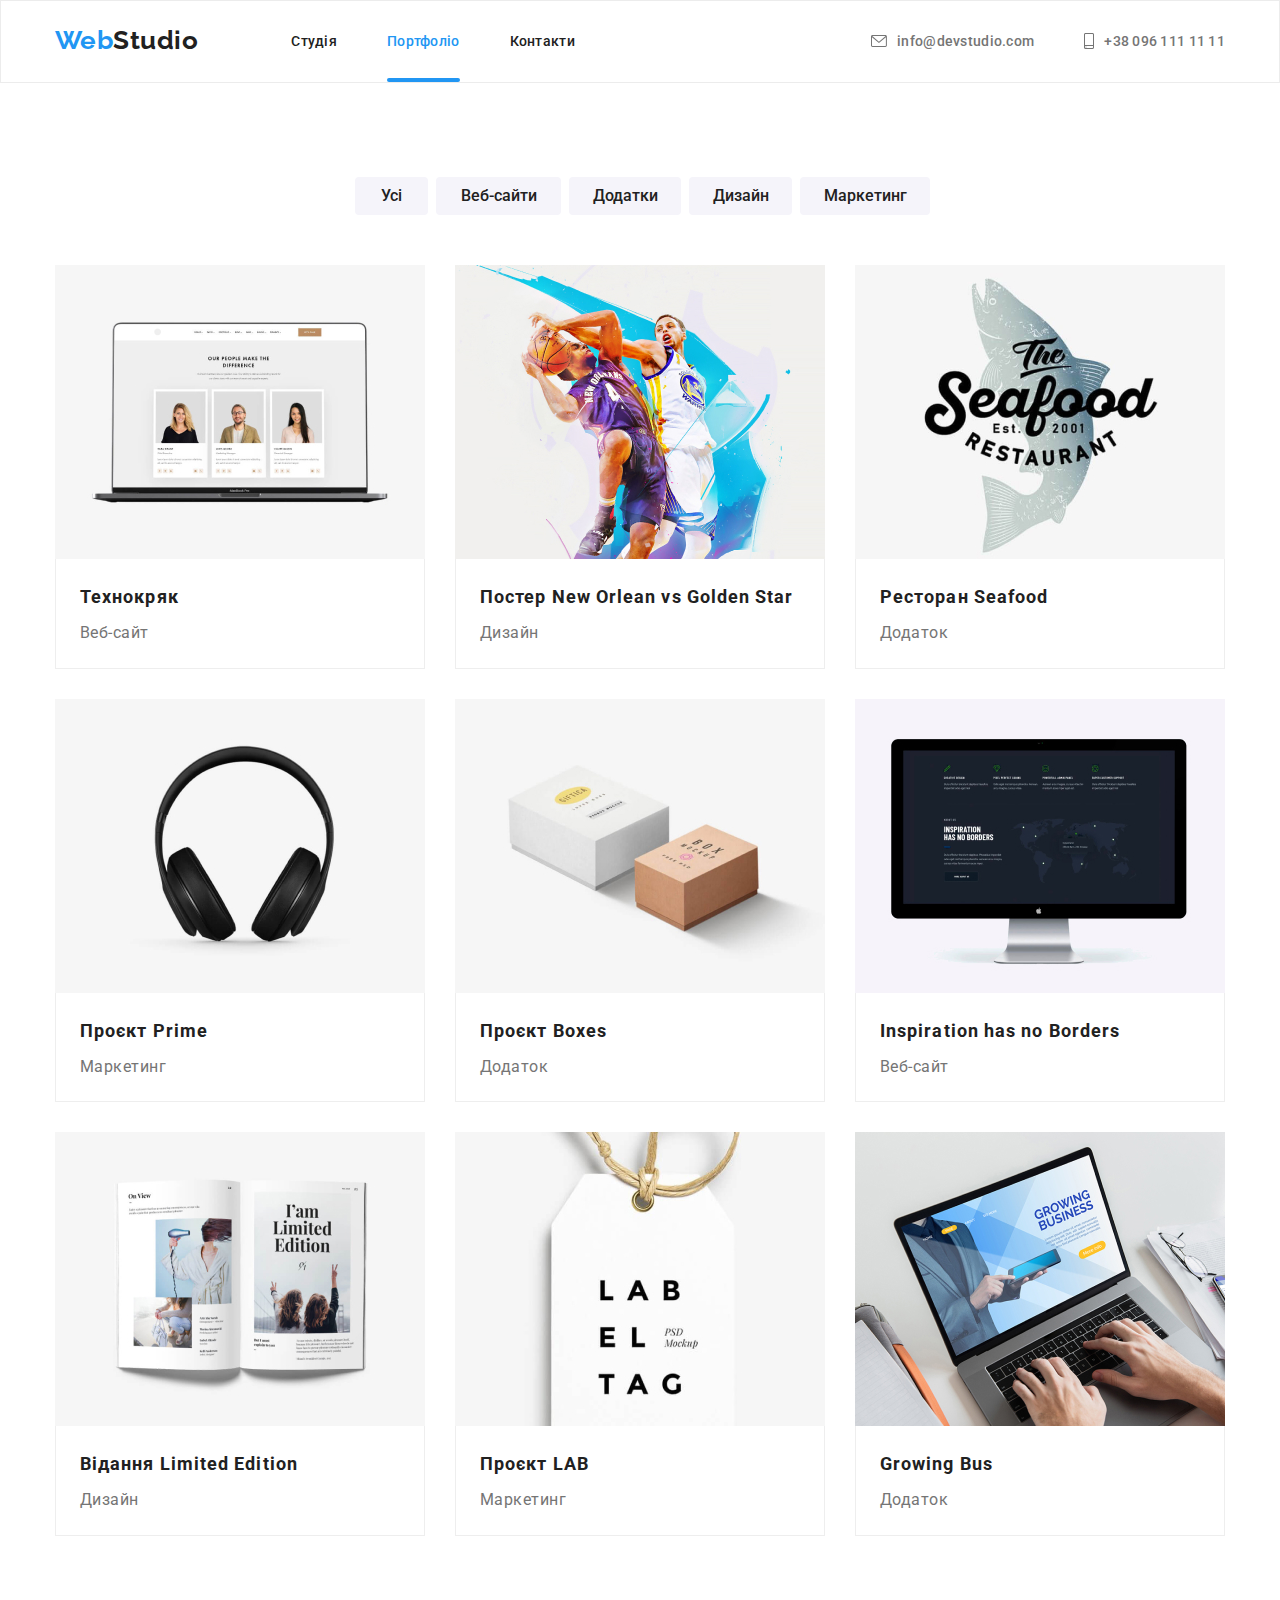
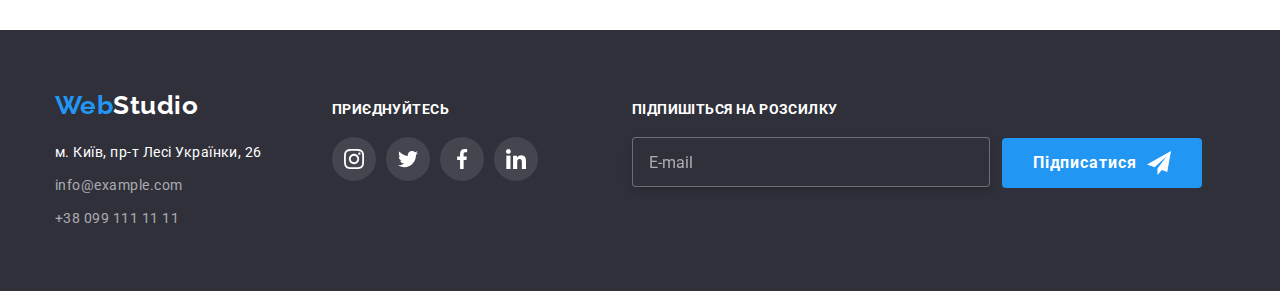
==== portfolio.html @ c9e4202c "Initial commit" ====
<!DOCTYPE html>
<html lang="uk">
  <head>
    <meta charset="UTF-8" />
    <meta http-equiv="X-UA-Compatible" content="IE=edge" />
    <meta name="viewport" content="width=device-width, initial-scale=1.0" />
    <title>Document</title>
    <!-- Normalize -->
    <link
      rel="stylesheet"
      href="https://cdn.jsdelivr.net/npm/modern-normalize@1.1.0/modern-normalize.min.css"
    />
    <!-- Fonts -->
    <link
      href="https://fonts.googleapis.com/css2?family=Raleway:wght@700&family=Roboto:wght@400;500;700;900&display=swap"
      rel="stylesheet"
    />
    <!-- Styles -->
    <link rel="stylesheet" href="./css/styles.css" />
  </head>
  <body>
    <!-- Header section -->
    <header class="header">
      <div class="container">
        <div class="header-contact">
          <nav class="header-nav">
            <a class="header-logo" href="./portfolio.html"
              ><span class="header-web">Web</span>Studio</a
            >

            <ul class="site-nav list">
              <li class="header-item">
                <a class="header-nav-link" href="./index.html">Студія</a>
              </li>
              <li class="header-item">
                <a class="header-nav-link current">Портфоліо</a>
              </li>
              <li class="header-item">
                <a class="header-nav-link" href="">Контакти</a>
              </li>
            </ul>
          </nav>

          <ul class="auth-nav list">
            <li class="header-item">
              <a href="mailto:info@devstudio.com" class="header-mail-link link">
                <svg class="header-mail-icon" width="16" height="12">
                  <use href="./images/symbol-defs.svg#icon-envelope"></use>
                </svg>
                info@devstudio.com</a
              >
            </li>
            <li class="header-item">
              <a href="tel:+380961111111" class="header-mail-link link">
                <svg class="header-mail-icon" width="10" height="16">
                  <use href="./images/symbol-defs.svg#icon-smartphone"></use>
                </svg>
                +38 096 111 11 11
              </a>
            </li>
          </ul>
        </div>
      </div>
    </header>
    <main>
      <!-- Hero section -->
      <section class="hero-portfolio section">
        <div class="container">
          <h1 class="visually-hidden">Портфоліо</h1>
          <div class="button-portfolio-container">
            <ul class="button-portfolio list">
              <li class="portfolio-controls-btn">
                <button type="button" class="button-portfolio-item btn-all">Усі</button>
              </li>
              <li class="portfolio-controls-btn">
                <button type="button" class="button-portfolio-item btn-web">Веб-сайти</button>
              </li>
              <li class="portfolio-controls-btn">
                <button type="button" class="button-portfolio-item btn-apps">Додатки</button>
              </li>
              <li class="portfolio-controls-btn">
                <button type="button" class="button-portfolio-item btn-design">Дизайн</button>
              </li>
              <li class="portfolio-controls-btn">
                <button type="button" class="button-portfolio-item btn-marketing">Маркетинг</button>
              </li>
            </ul>
          </div>

          <ul class="projects list">
            <li class="project-items">
              <a class="project-link" href="">
                <img
                  class="img-project"
                  src="images/img-project-1.jpeg"
                  alt="веб-сайт"
                  width="370"
                />
                <div class="overlay">
                  <div class="overlay-text">
                    Ресурс пропонує комплексні пропозиції з різним рівнем функціоналу та сервісів.
                    Все це дозволить відвідувачу отримати вичерпні відомості про компанію чи
                    приватну особу.
                  </div>
                </div>

                <div class="projects-litle-text-group">
                  <div class="projects-litle-text">
                    <h2 class="projects-litle">Технокряк</h2>
                    <p class="projects-text">Веб-сайт</p>
                  </div>
                </div>
              </a>
            </li>

            <li class="project-items">
              <a class="project-link" href="">
                <img class="img-project" src="images/img-project-2.jpeg" alt="дизайн" width="370" />
                <div class="overlay">
                  <div class="overlay-text">
                    Ресурс пропонує комплексні пропозиції з різним рівнем функціоналу та сервісів.
                    Все це дозволить відвідувачу отримати вичерпні відомості про компанію чи
                    приватну особу.
                  </div>
                </div>
                <div class="projects-litle-text-group">
                  <div class="projects-litle-text">
                    <h2 class="projects-litle">Постер New Orlean vs Golden Star</h2>
                    <p class="projects-text">Дизайн</p>
                  </div>
                </div>
              </a>
            </li>

            <li class="project-items">
              <a class="project-link" href="">
                <img
                  class="img-project"
                  src="images/img-project-3.jpeg"
                  alt="додаток"
                  width="370"
                />
                <div class="overlay">
                  <div class="overlay-text">
                    Ресурс пропонує комплексні пропозиції з різним рівнем функціоналу та сервісів.
                    Все це дозволить відвідувачу отримати вичерпні відомості про компанію чи
                    приватну особу.
                  </div>
                </div>
                <div class="projects-litle-text-group">
                  <div class="projects-litle-text">
                    <h2 class="projects-litle">Ресторан Seafood</h2>
                    <p class="projects-text">Додаток</p>
                  </div>
                </div>
              </a>
            </li>

            <li class="project-items">
              <a class="project-link" href="">
                <img
                  class="img-project"
                  src="images/img-project-4.jpeg"
                  alt="маркетинг"
                  width="370"
                />
                <div class="overlay">
                  <div class="overlay-text">
                    Ресурс пропонує комплексні пропозиції з різним рівнем функціоналу та сервісів.
                    Все це дозволить відвідувачу отримати вичерпні відомості про компанію чи
                    приватну особу.
                  </div>
                </div>
                <div class="projects-litle-text-group">
                  <div class="projects-litle-text">
                    <h2 class="projects-litle">Проєкт Prime</h2>
                    <p class="projects-text">Маркетинг</p>
                  </div>
                </div>
              </a>
            </li>

            <li class="project-items">
              <a class="project-link" href="">
                <img
                  class="img-project"
                  src="images/img-project-5.jpeg"
                  alt="додаток"
                  width="370"
                />
                <div class="overlay">
                  <div class="overlay-text">
                    Ресурс пропонує комплексні пропозиції з різним рівнем функціоналу та сервісів.
                    Все це дозволить відвідувачу отримати вичерпні відомості про компанію чи
                    приватну особу.
                  </div>
                </div>
                <div class="projects-litle-text-group">
                  <div class="projects-litle-text">
                    <h2 class="projects-litle">Проєкт Boxes</h2>
                    <p class="projects-text">Додаток</p>
                  </div>
                </div>
              </a>
            </li>

            <li class="project-items">
              <a class="project-link" href="">
                <img
                  class="img-project"
                  src="images/img-project-6.jpeg"
                  alt="веб-сайт"
                  width="370"
                />
                <div class="overlay">
                  <div class="overlay-text">
                    Ресурс пропонує комплексні пропозиції з різним рівнем функціоналу та сервісів.
                    Все це дозволить відвідувачу отримати вичерпні відомості про компанію чи
                    приватну особу.
                  </div>
                </div>
                <div class="projects-litle-text-group">
                  <div class="projects-litle-text">
                    <h2 class="projects-litle">Inspiration has no Borders</h2>
                    <p class="projects-text">Веб-сайт</p>
                  </div>
                </div>
              </a>
            </li>

            <li class="project-items">
              <a class="project-link" href="">
                <img class="img-project" src="images/img-project-7.jpeg" alt="дизайн" width="370" />
                <div class="overlay">
                  <div class="overlay-text">
                    Ресурс пропонує комплексні пропозиції з різним рівнем функціоналу та сервісів.
                    Все це дозволить відвідувачу отримати вичерпні відомості про компанію чи
                    приватну особу.
                  </div>
                </div>
                <div class="projects-litle-text-group">
                  <div class="projects-litle-text">
                    <h2 class="projects-litle">Відання Limited Edition</h2>
                    <p class="projects-text">Дизайн</p>
                  </div>
                </div>
              </a>
            </li>

            <li class="project-items">
              <a class="project-link" href="">
                <img
                  class="img-project"
                  src="images/img-project-8.jpeg"
                  alt="маркетинг"
                  width="370"
                />
                <div class="overlay">
                  <div class="overlay-text">
                    Ресурс пропонує комплексні пропозиції з різним рівнем функціоналу та сервісів.
                    Все це дозволить відвідувачу отримати вичерпні відомості про компанію чи
                    приватну особу.
                  </div>
                </div>
                <div class="projects-litle-text-group">
                  <div class="projects-litle-text">
                    <h2 class="projects-litle">Проєкт LAB</h2>
                    <p class="projects-text">Маркетинг</p>
                  </div>
                </div>
              </a>
            </li>

            <li class="project-items">
              <a class="project-link" href="">
                <img
                  class="img-project"
                  src="images/img-project-9.jpeg"
                  alt="додаток-9"
                  width="370"
                />
                <div class="overlay">
                  <div class="overlay-text">
                    Ресурс пропонує комплексні пропозиції з різним рівнем функціоналу та сервісів.
                    Все це дозволить відвідувачу отримати вичерпні відомості про компанію чи
                    приватну особу.
                  </div>
                </div>
                <div class="projects-litle-text-group">
                  <div class="projects-litle-text">
                    <h2 class="projects-litle">Growing Bus</h2>
                    <p class="projects-text">Додаток</p>
                  </div>
                </div>
              </a>
            </li>
          </ul>
        </div>
      </section>
    </main>
    <!-- Footer -->
    <footer class="footer">
      <div class="container footer-container">
        <div class="footer-contacts-group">
          <a href="./index.html" class="footer-logo"><span class="footer-web">Web</span>Studio</a>
          <address class="footer-contacts">
            <ul class="footer-contacts-list list">
              <li class="footer-item">
                <a
                  class="footer-link current"
                  href="https://goo.gl/maps/FvV4dFCjNQffo44w8"
                  target="_blank"
                  rel="noreferrer noopener"
                  >м. Київ, пр-т Лесі Українки, 26</a
                >
              </li>
              <li class="footer-item">
                <a class="footer-link" href="mailto:info@example.com">info@example.com</a>
              </li>
              <li class="footer-item">
                <a class="footer-link" href="tel:+380991111111">+38 099 111 11 11</a>
              </li>
            </ul>
          </address>
        </div>
        <div class="footer-socials">
          <p class="footer-socials-title">приєднуйтесь</p>
          <ul class="footer-socials-list">
            <li class="footer-socials-item">
              <a
                class="footer-socials-link"
                href="https://www.instagram.com/"
                target="_blank"
                rel="noreferrer noopener"
              >
                <svg class="footer-social-icon" width="20" height="20">
                  <use href="images/symbol-defs.svg#icon-instagram"></use>
                </svg>
              </a>
            </li>
            <li class="socials-item">
              <a
                class="footer-socials-link"
                href="https://twitter.com/?lang=ru"
                target="_blank"
                rel="noreferrer noopener"
              >
                <svg class="footer-social-icon" width="20" height="20">
                  <use href="images/symbol-defs.svg#icon-twitter"></use>
                </svg>
              </a>
            </li>
            <li class="socials-item">
              <a
                class="footer-socials-link"
                href="https://uk-ua.facebook.com/"
                target="_blank"
                rel="noreferrer noopener"
              >
                <svg class="footer-social-icon" width="20" height="20">
                  <use href="images/symbol-defs.svg#icon-facebook"></use>
                </svg>
              </a>
            </li>
            <li class="socials-item">
              <a
                class="footer-socials-link"
                href="https://ua.linkedin.com/"
                target="_blank"
                rel="noreferrer noopener"
              >
                <svg class="footer-social-icon" width="20" height="20">
                  <use href="images/symbol-defs.svg#icon-linkedin"></use>
                </svg>
              </a>
            </li>
          </ul>
        </div>
         <div class="subscription-form">
          <p class="subscription-form-title">Підпишіться на розсилку</p>
          <form class="subscription-form-group" name="subscribe_to_the_newsletter">
            <label class="subscription-form-label" for="subscription_email"></label>
            <input
              class="subscription-form-field"
              type="email"
              name="email"
              id="subscription_email"
              placeholder="E-mail"
            />

            <button class="subscription-form-btn" type="submit">
              Підписатися
              <svg class="subscription-form-btn-icon" width="24" height="24">
                <use href="./images/symbol-defs.svg#icon-icon-send"></use>
              </svg>
            </button>
          </form>
        </div>
      </div>
    </footer>
      </div>
    </footer>
  </body>
</html>
---- css/styles.css ----
:root {
  --main-text-color: #212121;
  --secondary-text-color: #757575;
  --main-bgr-color: #f5f5f5;
  --secondary-bgr-color: #2f303a;
  --brand-color: #2196f3;
}

.list {
  list-style: none;
}

.visually-hidden {
  position: absolute;
  width: 1px;
  height: 1px;
  margin: -1px;
  border: 0;
  padding: 0;

  white-space: nowrap;
  clip-path: inset(100%);
  clip: rect(0 0 0 0);
  overflow: hidden;
}

h1,
h2,
h3,
p,
ul,
li {
  margin: 0;
  padding: 0;
}

.container {
  max-width: 1200px;
  margin: 0 auto;
  padding: 0 15px;
  box-sizing: border-box;
  /* outline: 2px solid tomato; */
}

.section {
  padding-top: 94px;
  padding-bottom: 94px;
}

.header {
  border: 1px solid #ececec;
}

.header .container {
  display: flex;
  align-items: center;
  justify-content: space-between;
}

.header-contact {
  display: flex;
  align-items: center;
  width: 100%;
}

.header-nav {
  display: flex;
}

.site-nav {
  display: flex;
  align-items: center;
}

.header-logo {
  margin-right: 93px;
  padding-top: 24px;
  padding-bottom: 25px;
  box-sizing: border-box;
}

.header-item:not(:last-child) {
  margin-right: 50px;
}

.hero-studio .container {
  padding-top: 200px;
  padding-bottom: 200px;
}

.button-studio {
  min-width: 215px;
  min-height: 50px;
  margin: 0 auto;
  display: block;
  margin-top: 30px;
  padding: 10px 32px;
  border-radius: 4px;
}

.services-title {
  padding-bottom: 50px;
}

.services-item {
  display: block;
}

.team-title {
  padding-bottom: 50px;
}

.team-item {
  display: block;
}

.socials-list {
  display: flex;
  list-style: none;
  align-items: center;
  justify-content: center;
  gap: 10px;
  margin-bottom: 30px;
}

.socials-link {
  display: flex;
  align-items: center;
  justify-content: center;
  width: 44px;
  height: 44px;
  border-radius: 50%;
  transition: background-color 250ms cubic-bezier(0.4, 0, 0.2, 1);
}

.socials-link:hover,
.socials-link:focus {
  background-color: var(--brand-color);
}

.socials-link:hover .social-icon,
.socials-link:focus .social-icon {
  fill: #ffffff;
}

.social-icon {
  fill: #afb1b8;
  transition: fill 250ms cubic-bezier(0.4, 0, 0.2, 1);
}

.footer-contacts {
  margin-top: 20px;
}

body {
  color: var(--main-text-color);
  font-family: roboto, sans-serif;
  letter-spacing: 0.03em;
}

.header {
  background-color: #ffffff;
}

.header-logo {
  color: var(--main-text-color);
  font-family: raleway, sans-serif;
  font-weight: 700;
  font-size: 26px;
  line-height: 1.2;
  text-decoration: none;
  transition: color 250ms cubic-bezier(0.4, 0, 0.2, 1);
}

.header-web,
.footer-web {
  color: var(--brand-color);
}

.header-logo:hover,
.header-logo:focus,
.footer-logo:hover,
.footer-logo:focus {
  color: var(--brand-color);
}

.header-nav-link {
  color: var(--main-text-color);
  font-weight: 500;
  font-size: 14px;
  line-height: 1.2;
  letter-spacing: 0.02em;
  text-decoration: none;

  padding-top: 32px;
  padding-bottom: 32px;

  position: relative;

  transition: color 250ms cubic-bezier(0.4, 0, 0.2, 1);
}

.header-nav-link:hover,
.header-nav-link:focus {
  color: var(--brand-color);
}

.header-nav-link.current {
  color: var(--brand-color);
}

.header-nav-link.current::after {
  content: ' ';
  position: absolute;
  bottom: 0;
  left: 0;
  display: block;
  width: 100%;
  height: 4px;
  background-color: var(--brand-color);
  border-radius: 4px;
}

.auth-nav {
  display: flex;
  align-items: center;
  margin-left: auto;
}

.auth-nav .link {
  color: var(--secondary-text-color);
  font-weight: 500;
  font-size: 14px;
  line-height: 1.2;
  letter-spacing: 0.02em;
  text-decoration: none;
}

.header-item {
  display: flex;
  align-items: center;
}

.header-mail-link {
  display: flex;
  align-items: center;
  transition: color 250ms cubic-bezier(0.4, 0, 0.2, 1);
}

.header-mail-icon {
  margin-right: 10px;
  fill: var(--secondary-text-color);
  transition: fill 250ms cubic-bezier(0.4, 0, 0.2, 1);
}

.header-mail-icon:hover,
.header-mail-icon:focus {
  fill: var(--brand-color);
}

.header-mail-link:hover,
.header-mail-link:focus {
  color: var(--brand-color);
}

.header-mail-link:hover .header-mail-icon,
.header-mail-link:focus .header-mail-icon {
  fill: var(--brand-color);
}

.hero-studio {
  background-image: linear-gradient(to right, rgba(47, 48, 58, 0.4), rgba(47, 48, 58, 0.4)),
    url('../images/Img-hero-studio.png');
  background-color: #c4c4c4;
  background-repeat: no-repeat;
  background-position: center;
  background-size: cover;
}

.hero-title {
  color: #ffffff;
  font-weight: 900;
  font-size: 44px;
  line-height: 1.4;
  text-align: center;
  letter-spacing: 0.06em;
  text-transform: uppercase;
  width: 696px;
  margin-left: auto;
  margin-right: auto;
}

.hero-portfolio {
  background-color: #ffffff;
}

.button-studio {
  font-family: roboto, sans-serif;
  color: #ffffff;
  background-color: var(--brand-color);
  cursor: pointer;
  font-weight: 700;
  font-size: 16px;
  line-height: 1.9;
  align-items: center;
  text-align: center;
  letter-spacing: 0.06em;
  border: 0;
  transition: background-color 250ms cubic-bezier(0.4, 0, 0.2, 1);
}

.button-studio:hover,
.button-studio:focus {
  color: #ffffff;
  background-color: #188ce8;
}

.button-portfolio-container {
  margin-bottom: 50px;
  padding-right: 300px;
  padding-left: 300px;
}

.button-portfolio {
  display: flex;
  align-items: center;
}
.portfolio-controls-btn:not(:last-child) {
  margin-right: 8px;
}

.btn-all {
  min-width: 73px;
  min-height: 38px;
  padding: 6px 25px;
  border-radius: 4px;
}

.btn-web {
  min-width: 125px;
  min-height: 38px;
  padding: 6px 22px;
  border-radius: 4px;
}

.btn-apps {
  min-width: 112px;
  min-height: 38px;
  padding: 6px 22px;
  border-radius: 4px;
}

.btn-design {
  min-width: 103px;
  min-height: 38px;
  padding: 6px 22px;
  border-radius: 4px;
}

.btn-marketing {
  min-width: 130px;
  min-height: 38px;
  padding: 6px 22px;
  border-radius: 4px;
}

.button-portfolio-item {
  font-family: roboto, sans-serif;
  color: var(--main-text-color);
  background-color: #f5f4fa;
  cursor: pointer;
  font-weight: 500;
  font-size: 16px;
  line-height: 1.6;
  border: none;
  transition: color 250ms cubic-bezier(0.4, 0, 0.2, 1),
    background-color 250ms cubic-bezier(0.4, 0, 0.2, 1),
    box-shadow 250ms cubic-bezier(0.4, 0, 0.2, 1);
}

.features {
  padding-bottom: 0;
}

.button-portfolio-item:hover,
.button-portfolio-item:focus {
  color: #ffffff;
  background-color: var(--brand-color);
  box-shadow: 0px 3px 1px rgba(0, 0, 0, 0.1), 0px 1px 2px rgba(0, 0, 0, 0.08),
    0px 2px 2px rgba(0, 0, 0, 0.12);
}

.features-list {
  display: flex;
  flex-wrap: wrap;
  gap: 30px;
}

.features-item {
  flex-basis: calc((100% - 3 * 30px) / 4);
}

.features-icon {
  display: flex;
  align-items: center;
  justify-content: center;
  width: 270px;
  height: 120px;
  border-radius: 4px;
  margin-bottom: 30px;
  background-color: #f5f4fa;
  filter: drop-shadow(0px 4px 4px rgba(0, 0, 0, 0.25));
}

.features-title {
  font-weight: 700;
  font-size: 14px;
  line-height: 1.4;
  text-transform: uppercase;
  padding-bottom: 10px;
}

.features-text {
  color: var(--secondary-text-color);
  font-size: 14px;
  line-height: 1.7;
}

.services-title {
  font-weight: 700;
  font-size: 36px;
  line-height: 1.2;
  text-align: center;
}

.services-list {
  display: flex;
  flex-wrap: wrap;
  gap: 30px;
}

.services-item {
  flex-basis: calc((100% - 2 * 30px) / 3);
  position: relative;
}

.img-services {
  display: block;
}

.services-label {
  display: flex;
  align-items: center;
  justify-content: center;
  width: 100%;
  height: 70px;
  position: absolute;
  bottom: 0;
  left: 0;
  background-color: rgba(47, 48, 58, 0.8);
}

.services-label-text {
  font-family: 'Roboto';
  font-style: normal;
  font-weight: 700;
  font-size: 14px;
  line-height: calc(16 / 14);
  text-align: center;
  letter-spacing: 0.03em;
  text-transform: uppercase;

  color: #ffffff;
}

.team {
  background-color: #f5f4fa;
}

.team-title {
  font-size: 36px;
  line-height: 1.2;
  text-align: center;
}

.team-list {
  display: flex;
  flex-wrap: wrap;
  gap: 30px;
}

.team-item {
  flex-basis: calc((100% - 3 * 30px) / 4);
  background-color: #ffffff;
  box-shadow: 0px 1px 3px rgba(0, 0, 0, 0.12), 0px 1px 1px rgba(0, 0, 0, 0.14),
    0px 2px 1px rgba(0, 0, 0, 0.2);
  border-radius: 0px 0px 4px 4px;
}

.img-team {
  display: block;
  border-radius: 0px;
}

.team-subtitle {
  font-weight: 500;
  font-size: 16px;
  line-height: 1.2;
  text-align: center;

  padding-top: 30px;
}

.team-text {
  color: var(--secondary-text-color);
  font-size: 16px;
  line-height: 1.2;
  text-align: center;

  padding-top: 10px;
  padding-bottom: 16px;
}

.projects {
  display: flex;
  flex-wrap: wrap;
  gap: 30px;
}

.project-link {
  display: block;
  text-decoration: none;
  transition: box-shadow 250ms cubic-bezier(0.4, 0, 0.2, 1);
}

.project-items {
  display: block;
  flex-basis: calc((100% - 2 * 30px) / 3);
  position: relative;
}

.project-link:hover,
.project-link:focus {
  box-shadow: 0px 1px 1px rgba(0, 0, 0, 0.12), 0px 4px 4px rgba(0, 0, 0, 0.06),
    1px 4px 6px rgba(0, 0, 0, 0.16);
}

.img-project {
  display: block;
}

.projects-litle-text-group {
  border: 1px solid #eeeeee;
  border-top: none;
}

.projects-litle-text {
  padding: 20px 24px;
}

.projects-litle {
  color: var(--main-text-color);
  font-weight: 700;
  font-size: 18px;
  line-height: 2;
  letter-spacing: 0.06em;

  margin-bottom: 4px;
}

.projects-text {
  color: var(--secondary-text-color);
  font-size: 16px;
  line-height: 1.8;
}

.overlay {
  width: 100%;
  height: 294px;
  overflow: hidden;
  position: absolute;
  top: 0;
  left: 0;
}

.overlay-text {
  display: flex;
  align-items: center;
  width: 100%;
  height: 100%;
  background-color: rgba(33, 150, 243, 0.9);
  padding: 24px;

  transform: translatey(294px);

  transition: transform 250ms cubic-bezier(0.4, 0, 0.2, 1);

  font-family: 'Roboto';
  font-style: normal;
  font-weight: 400;
  font-size: 18px;
  line-height: calc(28 / 18);

  letter-spacing: 0.03em;

  color: #ffffff;
}

.project-link:hover .overlay-text,
.project-link:focus .overlay-text {
  transform: translatey(0);
}

.customers-title {
  font-family: Roboto;
  font-style: normal;
  font-weight: 700;
  font-size: 36px;
  line-height: 1.2em;
  text-align: center;
  letter-spacing: 0.03em;

  color: #212121;

  margin-bottom: 50px;
}

.customers-list {
  display: flex;
  list-style: none;
  align-items: center;
  justify-content: center;
  gap: 30px;
}

.customers-link {
  display: flex;
  align-items: center;
  justify-content: center;
  width: 170px;
  height: 92px;
  border: 1px solid #afb1b8;
  border-radius: 4px;
  transition: border-color 250ms cubic-bezier(0.4, 0, 0.2, 1);
}

.customers-link:hover .customers-icon,
.customers-link:focus .customers-icon {
  fill: #2196f3;
}

.customers-link:hover,
.customers-link:focus {
  border-color: #2196f3;
}

.customers-icon {
  fill: #afb1b8;
  transition: fill 250ms cubic-bezier(0.4, 0, 0.2, 1);
}

.footer {
  background-color: var(--secondary-bgr-color);

  padding: 60px 0;
}

.footer-container {
  display: flex;
  align-items: baseline;
}

.footer-logo {
  color: #ffffff;
  font-family: raleway, sans-serif;
  font-weight: 700;
  font-size: 26px;
  line-height: 1.2;
  text-decoration: none;
  transition: color 250ms cubic-bezier(0.4, 0, 0.2, 1);
}

.footer-item:not(:last-child) {
  margin-bottom: 9px;
}

.footer-link.current {
  color: #ffffff;
}

.footer-link {
  color: rgba(255, 255, 255, 0.6);
}
.footer-contacts-list {
  display: flex;
  flex-direction: column;
  align-items: baseline;
  align-content: center;
  margin-right: 70px;
}

.footer-link:hover,
.footer-link:focus {
  color: var(--brand-color);
}

.footer-link {
  font-style: normal;
  font-size: 14px;
  line-height: 1.7;
  text-decoration: none;
  transition: color 250ms cubic-bezier(0.4, 0, 0.2, 1);
}

.footer-socials {
  width: 206px;
  height: 80px;
}

.footer-socials-title {
  font-family: Roboto;
  font-style: normal;
  font-weight: 700;
  font-size: 14px;
  line-height: calc(16 / 14);
  letter-spacing: 0.03em;
  text-transform: uppercase;

  color: #ffffff;

  margin-bottom: 20px;
}

.footer-socials-list {
  display: flex;
  list-style: none;
  align-items: center;
  gap: 10px;
}

.footer-socials-link {
  display: flex;
  align-items: center;
  justify-content: center;
  width: 44px;
  height: 44px;
  background-color: rgba(255, 255, 255, 0.1);
  border-radius: 50%;
  border-radius: 50%;
  transition: background-color 250ms cubic-bezier(0.4, 0, 0.2, 1);
}

.footer-socials-link:hover,
.footer-socials-link:focus {
  background-color: var(--brand-color);
}

.footer-social-icon {
  fill: #ffffff;
}

.subscription-form {
  padding-left: 94px;
}
.subscription-form-title {
  font-family: 'Roboto';
  font-style: normal;
  font-weight: 700;
  font-size: 14px;
  line-height: calc(16 / 14);
  letter-spacing: 0.03em;
  text-transform: uppercase;

  color: #ffffff;

  padding-bottom: 20px;
}

.subscription-form-group {
  display: flex;
  align-items: baseline;
}

.subscription-form-field {
  width: 358px;
  height: 50px;

  border: 1px solid rgba(255, 255, 255, 0.3);
  filter: drop-shadow(0px 4px 4px rgba(0, 0, 0, 0.15));
  border-radius: 4px;

  background-color: #2f303a;
  padding: 15px 16px;
  margin-right: 12px;

  font-family: 'Roboto';
  font-style: normal;
  font-weight: 400;
  font-size: 16px;
  line-height: 20px;

  color: white;
}

.subscription-form-field::placeholder {
  font-family: 'Roboto';
  font-style: normal;
  font-weight: 400;
  font-size: 16px;
  line-height: calc(20 / 16);

  color: rgba(255, 255, 255, 0.6);
}

.subscription-form-btn {
  display: flex;
  align-items: center;
  justify-content: center;
  gap: 10px;
  width: 200px;
  height: 50px;
  background-color: var(--brand-color);
  border-radius: 4px;
  border: 0;
  cursor: pointer;

  font-family: 'Roboto';
  font-style: normal;
  font-weight: 700;
  font-size: 16px;
  line-height: calc(30 / 16);
  align-items: center;
  text-align: center;
  letter-spacing: 0.06em;
  color: #ffffff;
  transition: background-color 250ms cubic-bezier(0.4, 0, 0.2, 1),
    box-shadow 250ms cubic-bezier(0.4, 0, 0.2, 1);
}

.subscription-form-btn:hover,
.subscription-form-btn:focus {
  background-color: #188ce8;
  box-shadow: 0px 4px 4px rgba(0, 0, 0, 0.15);
}

.backdrop {
  position: fixed;
  top: 0;
  left: 0;
  width: 100%;
  height: 100%;
  background-color: rgba(0, 0, 0, 0.2);
  display: flex;
  align-items: center;
  justify-content: center;
  opacity: 1;
  visibility: visible;
  pointer-events: initial;

  transition: opacity 300ms ease-in-out, visibility 300ms ease-in-out;

  /* display: none; */
}

.backdrop.is-hidden {
  visibility: hidden;
  opacity: 0;
  pointer-events: none;
}

.modal {
  min-height: 300px;
  width: 528px;
  background: #ffffff;
  box-shadow: 0px 1px 3px rgba(0, 0, 0, 0.12), 0px 1px 1px rgba(0, 0, 0, 0.14),
    0px 2px 1px rgba(0, 0, 0, 0.2);
  border-radius: 4px;
  position: relative;
  transform: scale(1);
  transition: transform 250ms cubic-bezier(0.4, 0, 0.2, 1);
  padding: 40px;
}

.backdrop.is-hidden .modal {
  transform: scale(1.25);
}

.modal-btn {
  position: absolute;
  right: 8px;
  top: 8px;
  width: 30px;
  height: 30px;
  border: none;
  background: none;
}

.modal-btn-icon {
  background: #ffffff;
  border: 1px solid rgba(0, 0, 0, 0.1);
  border-radius: 50%;
  cursor: pointer;
  transition: fill 250ms cubic-bezier(0.4, 0, 0.2, 1);
}

.modal-btn-icon:hover,
.modal-btn-icon:focus {
  fill: #2196f3;
}

.modal-form-title {
  font-family: 'Roboto';
  font-style: normal;
  font-weight: 700;
  font-size: 20px;
  line-height: calc(23 / 20);
  text-align: center;
  letter-spacing: 0.03em;

  color: #212121;

  margin-bottom: 12px;
}

.modal-form-inputs {
  display: flex;
  flex-direction: column;
}

.modal-form-label {
  font-family: 'Roboto';
  font-style: normal;
  font-weight: 400;
  font-size: 12px;
  line-height: calc(14 / 12);

  letter-spacing: 0.01em;

  color: #757575;

  display: block;
}

.modal-form-field {
  width: 448px;
  height: 40px;
  border: 1px solid rgba(33, 33, 33, 0.2);
  border-radius: 4px;

  padding-left: 42px;
  cursor: pointer;

  font-family: 'Roboto';
  font-style: normal;
  font-weight: 400;
  font-size: 12px;
  line-height: calc(14 / 12);
  letter-spacing: 0.01em;
}

.modal-form-field:focus,
.modal-form-field:hover {
  outline: 1px solid var(--brand-color);
}

.modal-form-field:focus + .modal-form-icon,
.modal-form-field:hover + .modal-form-icon {
  fill: var(--brand-color);
}

.modal-form-field-comment {
  width: 448px;
  height: 120px;
  resize: none;
  border: 1px solid rgba(33, 33, 33, 0.2);
  border-radius: 4px;
  padding: 12px 16px;
  margin-top: 4px;

  font-family: 'Roboto';
  font-style: normal;
  font-weight: 400;
  font-size: 12px;
  line-height: calc(14 / 12);
  letter-spacing: 0.01em;
}

.modal-form-field-comment::placeholder {
  font-family: 'Roboto';
  font-style: normal;
  font-weight: 400;
  font-size: 12px;
  line-height: calc(14 / 12);
  letter-spacing: 0.01em;

  color: rgba(117, 117, 117, 0.5);

  /* padding: 12px 0px 0px 16px; */

  transition: outline 250ms cubic-bezier(0.4, 0, 0.2, 1);
}

.modal-form-field-comment:focus,
.modal-form-field-comment:hover {
  outline: 1px solid var(--brand-color);
}

.modal-form-subgroup {
  position: relative;
  display: flex;
  padding-top: 4px;
  padding-bottom: 10px;
}

.modal-form-icon {
  position: absolute;
  top: 14px;
  left: 15px;
}

.modal-form-label-agreement {
  display: flex;
  align-items: center;
  justify-content: center;
  gap: 9px;
  margin-top: 20px;
  margin-bottom: 30px;
}

.modal-form-agreement-text {
  font-family: 'Roboto';
  font-style: normal;
  font-weight: 400;
  font-size: 14px;
  line-height: calc(24 / 14);

  letter-spacing: 0.03em;

  color: #757575;

  user-select: none;
}

.modal-form-link {
  color: var(--brand-color);
}

.modal-form-btn {
  font-family: 'Roboto';
  font-style: normal;
  font-weight: 700;
  font-size: 16px;
  line-height: calc(30 / 16);
  color: #ffffff;
  width: 200px;
  height: 50px;
  background: var(--brand-color);
  border-radius: 4px;
  border: none;
  display: block;
  margin: 0 auto;
  cursor: pointer;
  transition: background-color 250ms cubic-bezier(0.4, 0, 0.2, 1),
    box-shadow 250ms cubic-bezier(0.4, 0, 0.2, 1);
}

.modal-form-btn:hover,
.modal-form-btn:focus {
  color: #ffffff;
  background-color: #188ce8;
  box-shadow: 0px 4px 4px rgba(0, 0, 0, 0.15);
}

.modal-form-checkbox {
  appearance: none;
  width: 16px;
  height: 15px;
  background-color: #ffffff;
  box-shadow: 0px 1px 3px rgba(0, 0, 0, 0.12), 0px 1px 1px rgba(0, 0, 0, 0.14),
    0px 2px 1px rgba(0, 0, 0, 0.2);
  border: solid #212121;
  border-radius: 4px;
  background-image: url("data:image/svg+xml,%3Csvg width='13' height='10' viewBox='0 0 13 10' fill='none' xmlns='http://www.w3.org/2000/svg'%3E%3Cpath d='M1.95703 4.75166L1.88825 4.68604L1.81923 4.75141L0.93123 5.59258L0.854858 5.66492L0.930974 5.73753L4.42671 9.07236L4.49574 9.1382L4.56476 9.07236L12.069 1.91352L12.1449 1.84116L12.069 1.76881L11.1873 0.927644L11.1183 0.861826L11.0493 0.927611L4.49577 7.17353L1.95703 4.75166Z' fill='white' stroke='white' stroke-width='0.2'/%3E%3C/svg%3E%0A");
  background-position: center;
  background-repeat: no-repeat;
  background-size: 0;
  transition: background-color 250ms cubic-bezier(0.4, 0, 0.2, 1),
    border-radius 250ms cubic-bezier(0.4, 0, 0.2, 1), border 250ms cubic-bezier(0.4, 0, 0.2, 1),
    background-size 250ms cubic-bezier(0.4, 0, 0.2, 1);
}

.modal-form-checkbox:checked {
  background-color: var(--brand-color);
  border-radius: 2px;
  border: solid var(--brand-color);
  background-size: 11px 8px;
}
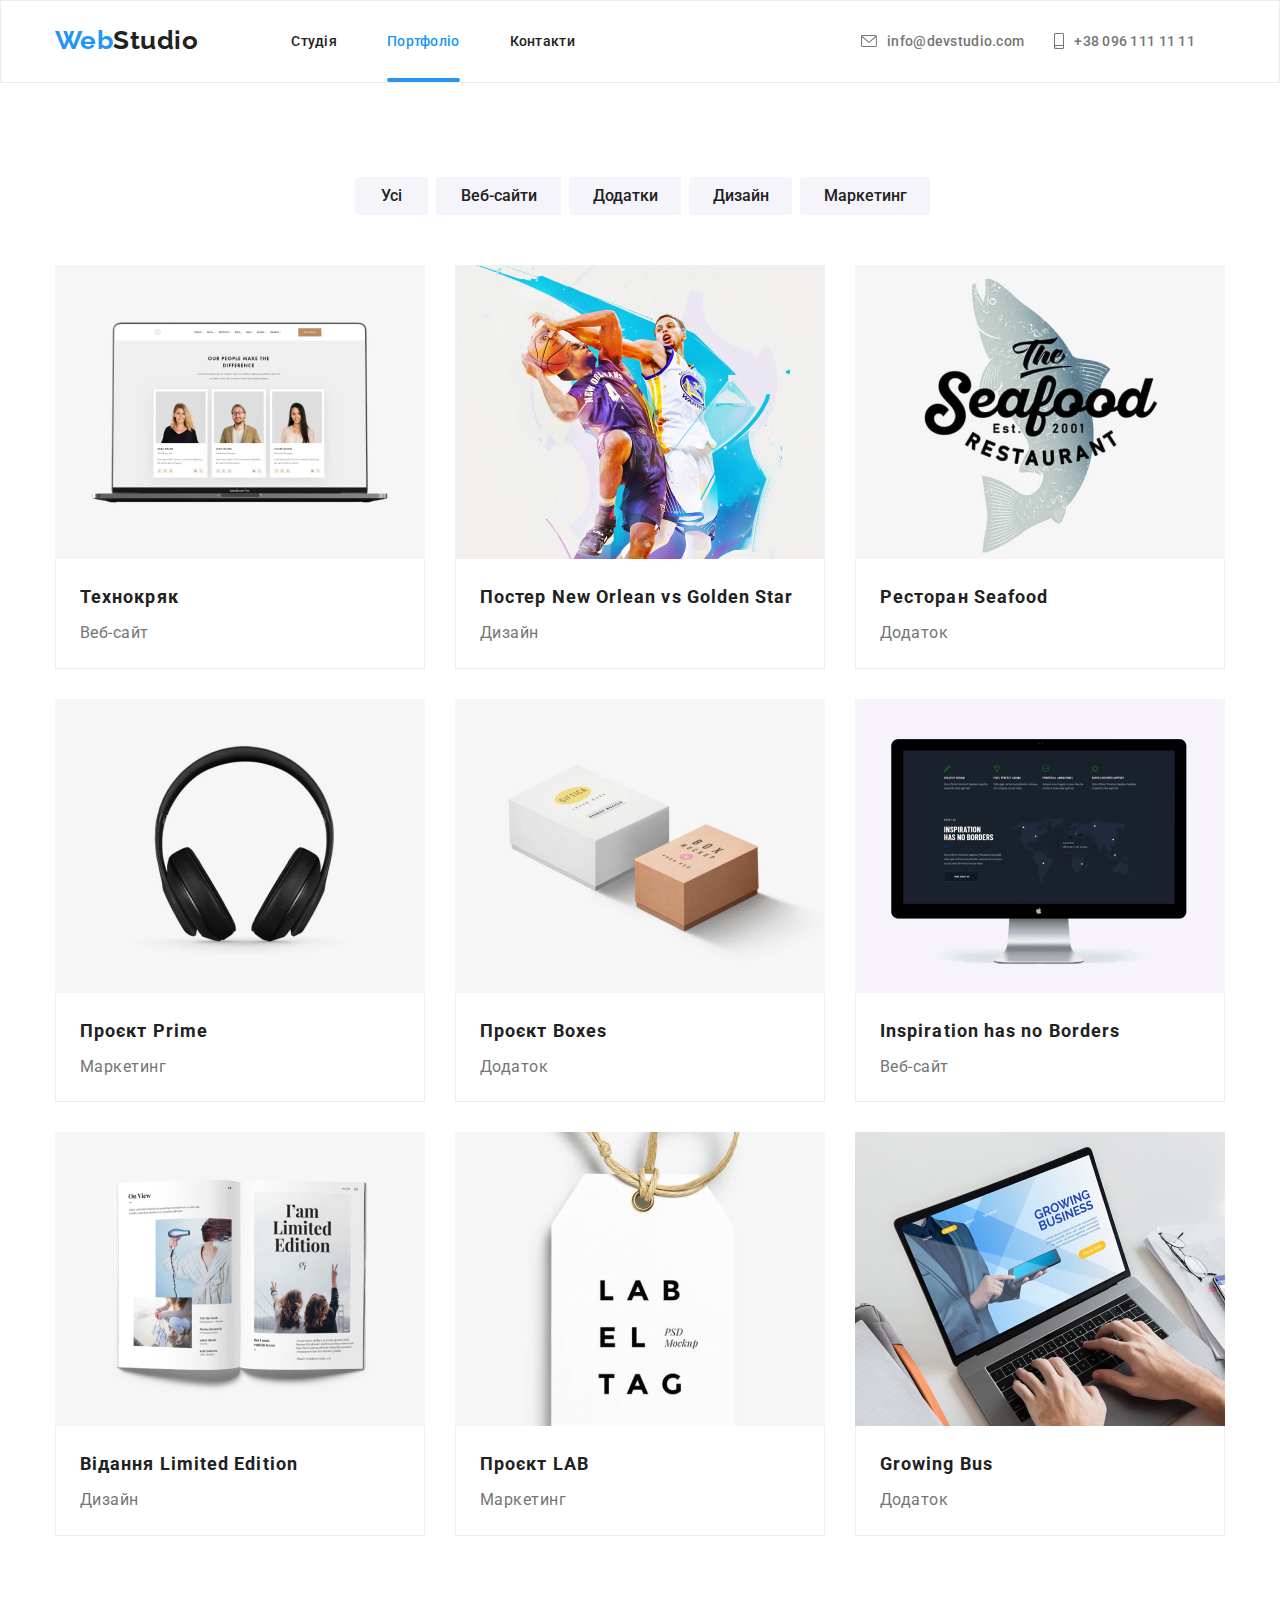
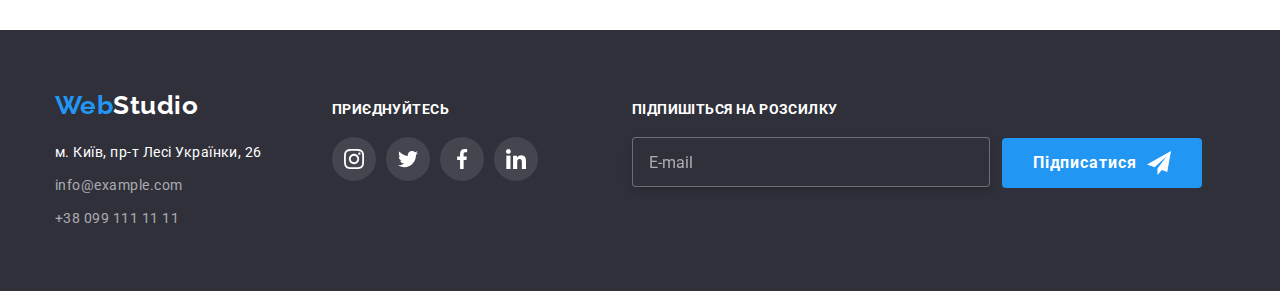
==== commit 78acebe1: "Виконує рефакторинг HTML-коду та CSS-коду" ====
--- a/portfolio.html
+++ b/portfolio.html
@@ -16,43 +16,44 @@
       rel="stylesheet"
     />
     <!-- Styles -->
+    <link rel="stylesheet" href="./css/main.min.css"/>
     <link rel="stylesheet" href="./css/styles.css" />
   </head>
   <body>
     <!-- Header section -->
-    <header class="header">
-      <div class="container">
-        <div class="header-contact">
-          <nav class="header-nav">
-            <a class="header-logo" href="./portfolio.html"
-              ><span class="header-web">Web</span>Studio</a
-            >
-
-            <ul class="site-nav list">
-              <li class="header-item">
-                <a class="header-nav-link" href="./index.html">Студія</a>
-              </li>
-              <li class="header-item">
-                <a class="header-nav-link current">Портфоліо</a>
-              </li>
-              <li class="header-item">
-                <a class="header-nav-link" href="">Контакти</a>
+     <header class="header">
+      <div class="container header__container">
+        <div class="header__contacts-group">
+          <nav class="header__nav">
+            <a class="logo-link header__logo-link" href="./index.html">
+              <span class="logo-link__colored">Web</span>Studio
+            </a>
+
+            <ul class="header__nav">
+              <li class="header__nav-item">
+                <a class="header__nav-link" href="./index.html">Студія</a>
+              </li>
+              <li class="header__nav-item">
+                <a class="header__nav-link header__nav-link--current" href="">Портфоліо</a>
+              </li>
+              <li class="header__nav-item">
+                <a class="header__nav-link" href="">Контакти</a>
               </li>
             </ul>
           </nav>
 
-          <ul class="auth-nav list">
-            <li class="header-item">
-              <a href="mailto:info@devstudio.com" class="header-mail-link link">
-                <svg class="header-mail-icon" width="16" height="12">
+          <ul class="header__contact-info list">
+            <li class="header__contact-item">
+              <a class="header__contact-link link" href="mailto:info@devstudio.com">
+                <svg class="header__contact-icon" width="16" height="12">
                   <use href="./images/symbol-defs.svg#icon-envelope"></use>
                 </svg>
                 info@devstudio.com</a
               >
             </li>
-            <li class="header-item">
-              <a href="tel:+380961111111" class="header-mail-link link">
-                <svg class="header-mail-icon" width="10" height="16">
+            <li class="header__contact-item">
+              <a class="header__contact-link link" href="tel:+380961111111">
+                <svg class="header__contact-icon" width="10" height="16">
                   <use href="./images/symbol-defs.svg#icon-smartphone"></use>
                 </svg>
                 +38 096 111 11 11
--- a/css/main.min.css
+++ b/css/main.min.css
@@ -0,0 +1 @@
+:root{--main-text-color: #212121;--secondary-text-color: #757575;--main-bgr-color: #f5f5f5;--secondary-bgr-color: #2f303a;--brand-color: #2196f3}.visually-hidden{position:absolute;width:1px;height:1px;margin:-1px;border:0;padding:0;white-space:nowrap;-webkit-clip-path:inset(100%);clip-path:inset(100%);clip:rect(0 0 0 0);overflow:hidden}body{color:var(--main-text-color);font-family:roboto,sans-serif;letter-spacing:.03em}h1,h2,h3,p,ul,li{margin:0;padding:0}.list{list-style:none}.container{max-width:1200px;margin:0 auto;padding:0 15px;-webkit-box-sizing:border-box;box-sizing:border-box}.header__container{display:-webkit-box;display:-ms-flexbox;display:flex;-webkit-box-align:center;-ms-flex-align:center;align-items:center;-webkit-box-pack:justify;-ms-flex-pack:justify;justify-content:space-between}.hero-studio__container{padding-top:200px;padding-bottom:200px}.footer-container{display:-webkit-box;display:-ms-flexbox;display:flex;-webkit-box-align:baseline;-ms-flex-align:baseline;align-items:baseline}.btn-studio{font-family:roboto,sans-serif;color:#fff;background-color:var(--brand-color);cursor:pointer;font-weight:700;font-size:16px;line-height:1.9;-webkit-box-align:center;-ms-flex-align:center;align-items:center;text-align:center;letter-spacing:.06em;border:0;-webkit-transition:background-color 250ms cubic-bezier(0.4, 0, 0.2, 1);transition:background-color 250ms cubic-bezier(0.4, 0, 0.2, 1);min-width:215px;min-height:50px;margin:0 auto;display:block;margin-top:30px;padding:10px 32px;border-radius:4px}.btn-studio:hover,.btn-studio:focus{color:#fff;background-color:#188ce8}.button-portfolio-container{margin-bottom:50px;padding-right:300px;padding-left:300px}.button-portfolio{display:-webkit-box;display:-ms-flexbox;display:flex;-webkit-box-align:center;-ms-flex-align:center;align-items:center}.portfolio-controls-btn:not(:last-child){margin-right:8px}.btn-all{min-width:73px;min-height:38px;padding:6px 25px;border-radius:4px}.btn-web{min-width:125px;min-height:38px;padding:6px 22px;border-radius:4px}.btn-apps{min-width:112px;min-height:38px;padding:6px 22px;border-radius:4px}.btn-design{min-width:103px;min-height:38px;padding:6px 22px;border-radius:4px}.btn-marketing{min-width:130px;min-height:38px;padding:6px 22px;border-radius:4px}.button-portfolio-item{font-family:roboto,sans-serif;color:var(--main-text-color);background-color:#f5f4fa;cursor:pointer;font-weight:500;font-size:16px;line-height:1.6;border:none;-webkit-transition:color 250ms cubic-bezier(0.4, 0, 0.2, 1),background-color 250ms cubic-bezier(0.4, 0, 0.2, 1),-webkit-box-shadow 250ms cubic-bezier(0.4, 0, 0.2, 1);transition:color 250ms cubic-bezier(0.4, 0, 0.2, 1),background-color 250ms cubic-bezier(0.4, 0, 0.2, 1),-webkit-box-shadow 250ms cubic-bezier(0.4, 0, 0.2, 1);transition:color 250ms cubic-bezier(0.4, 0, 0.2, 1),background-color 250ms cubic-bezier(0.4, 0, 0.2, 1),box-shadow 250ms cubic-bezier(0.4, 0, 0.2, 1);transition:color 250ms cubic-bezier(0.4, 0, 0.2, 1),background-color 250ms cubic-bezier(0.4, 0, 0.2, 1),box-shadow 250ms cubic-bezier(0.4, 0, 0.2, 1),-webkit-box-shadow 250ms cubic-bezier(0.4, 0, 0.2, 1)}.button-portfolio-item:hover,.button-portfolio-item:focus{color:#fff;background-color:var(--brand-color);-webkit-box-shadow:0px 3px 1px rgba(0,0,0,.1),0px 1px 2px rgba(0,0,0,.08),0px 2px 2px rgba(0,0,0,.12);box-shadow:0px 3px 1px rgba(0,0,0,.1),0px 1px 2px rgba(0,0,0,.08),0px 2px 2px rgba(0,0,0,.12)}.subscription-form-btn{display:-webkit-box;display:-ms-flexbox;display:flex;-webkit-box-align:center;-ms-flex-align:center;align-items:center;-webkit-box-pack:center;-ms-flex-pack:center;justify-content:center;gap:10px;width:200px;height:50px;background-color:var(--brand-color);border-radius:4px;border:0;cursor:pointer;font-family:"Roboto";font-style:normal;font-weight:700;font-size:16px;line-height:1.875;align-items:center;text-align:center;letter-spacing:.06em;color:#fff;-webkit-transition:background-color 250ms cubic-bezier(0.4, 0, 0.2, 1),-webkit-box-shadow 250ms cubic-bezier(0.4, 0, 0.2, 1);transition:background-color 250ms cubic-bezier(0.4, 0, 0.2, 1),-webkit-box-shadow 250ms cubic-bezier(0.4, 0, 0.2, 1);transition:background-color 250ms cubic-bezier(0.4, 0, 0.2, 1),box-shadow 250ms cubic-bezier(0.4, 0, 0.2, 1);transition:background-color 250ms cubic-bezier(0.4, 0, 0.2, 1),box-shadow 250ms cubic-bezier(0.4, 0, 0.2, 1),-webkit-box-shadow 250ms cubic-bezier(0.4, 0, 0.2, 1)}.subscription-form-btn:hover,.subscription-form-btn:focus{background-color:#188ce8;-webkit-box-shadow:0px 4px 4px rgba(0,0,0,.15);box-shadow:0px 4px 4px rgba(0,0,0,.15)}.modal-btn{position:absolute;right:8px;top:8px;width:30px;height:30px;background:#fff;border:1px solid rgba(0,0,0,.1);border-radius:50%}.modal-btn-icon{cursor:pointer;-webkit-transition:fill 250ms cubic-bezier(0.4, 0, 0.2, 1);transition:fill 250ms cubic-bezier(0.4, 0, 0.2, 1)}.modal-btn-icon:hover,.modal-btn-icon:focus{fill:#2196f3}.modal-form-btn{font-family:"Roboto";font-style:normal;font-weight:700;font-size:16px;line-height:1.875;color:#fff;width:200px;height:50px;background:var(--brand-color);border-radius:4px;border:none;display:block;margin:0 auto;cursor:pointer;-webkit-transition:background-color 250ms cubic-bezier(0.4, 0, 0.2, 1),-webkit-box-shadow 250ms cubic-bezier(0.4, 0, 0.2, 1);transition:background-color 250ms cubic-bezier(0.4, 0, 0.2, 1),-webkit-box-shadow 250ms cubic-bezier(0.4, 0, 0.2, 1);transition:background-color 250ms cubic-bezier(0.4, 0, 0.2, 1),box-shadow 250ms cubic-bezier(0.4, 0, 0.2, 1);transition:background-color 250ms cubic-bezier(0.4, 0, 0.2, 1),box-shadow 250ms cubic-bezier(0.4, 0, 0.2, 1),-webkit-box-shadow 250ms cubic-bezier(0.4, 0, 0.2, 1)}.modal-form-btn:hover,.modal-form-btn:focus{color:#fff;background-color:#188ce8;-webkit-box-shadow:0px 4px 4px rgba(0,0,0,.15);box-shadow:0px 4px 4px rgba(0,0,0,.15)}.section{padding-top:94px;padding-bottom:94px}.header{background-color:#fff;border:1px solid #ececec}.header__contacts-group{display:-webkit-box;display:-ms-flexbox;display:flex;-webkit-box-align:center;-ms-flex-align:center;align-items:center;width:100%}.header__contact-info{display:-webkit-box;display:-ms-flexbox;display:flex;-webkit-box-align:center;-ms-flex-align:center;align-items:center;margin-left:auto}.header__contact-info .link{color:var(--secondary-text-color);font-weight:500;font-size:14px;line-height:1.2;letter-spacing:.02em;text-decoration:none}.header__contact-link{display:-webkit-box;display:-ms-flexbox;display:flex;-webkit-box-align:center;-ms-flex-align:center;align-items:center;-webkit-transition:color 250ms cubic-bezier(0.4, 0, 0.2, 1);transition:color 250ms cubic-bezier(0.4, 0, 0.2, 1);margin-right:30px}.header__contact-icon{margin-right:10px;fill:var(--secondary-text-color);-webkit-transition:fill 250ms cubic-bezier(0.4, 0, 0.2, 1);transition:fill 250ms cubic-bezier(0.4, 0, 0.2, 1)}.header__contact-icon:hover,.header__contact-icon:focus{fill:var(--brand-color)}.header__contact-link:hover,.header__contact-link:focus{color:var(--brand-color)}.header__contact-link:hover .header__contact-icon,.header__contact-link:focus .header__contact-icon{fill:var(--brand-color)}.header__logo-link{margin-right:93px;padding-top:24px;padding-bottom:25px;-webkit-box-sizing:border-box;box-sizing:border-box}.logo-link{color:var(--main-text-color);font-family:raleway,sans-serif;font-weight:700;font-size:26px;line-height:1.2;text-decoration:none;-webkit-transition:color 250ms cubic-bezier(0.4, 0, 0.2, 1);transition:color 250ms cubic-bezier(0.4, 0, 0.2, 1)}.logo-link__colored,.footer-web{color:var(--brand-color)}.logo-link:hover,.logo-link:focus,.footer-logo:hover,.footer-logo:focus{color:var(--brand-color)}.footer-logo{color:#fff;font-family:raleway,sans-serif;font-weight:700;font-size:26px;line-height:1.2;text-decoration:none;-webkit-transition:color 250ms cubic-bezier(0.4, 0, 0.2, 1);transition:color 250ms cubic-bezier(0.4, 0, 0.2, 1)}.header__nav{display:-webkit-box;display:-ms-flexbox;display:flex;-webkit-box-align:center;-ms-flex-align:center;align-items:center}.header__nav-item:not(:last-child){margin-right:50px}.header__nav-link{color:var(--main-text-color);font-weight:500;font-size:14px;line-height:1.2;letter-spacing:.02em;text-decoration:none;padding-top:32px;padding-bottom:32px;position:relative;-webkit-transition:color 250ms cubic-bezier(0.4, 0, 0.2, 1);transition:color 250ms cubic-bezier(0.4, 0, 0.2, 1)}.header__nav-link:hover,.header__nav-link:focus{color:var(--brand-color)}.header__nav-link--current{color:var(--brand-color)}.header__nav-link--current::after{content:" ";position:absolute;bottom:0;left:0;display:block;width:100%;height:4px;background-color:var(--brand-color);border-radius:4px}.header__nav-item{display:-webkit-box;display:-ms-flexbox;display:flex;-webkit-box-align:center;-ms-flex-align:center;align-items:center}.hero-studio{background-image:-webkit-gradient(linear, left top, right top, from(rgba(47, 48, 58, 0.4)), to(rgba(47, 48, 58, 0.4))),url("../images/Img-hero-studio.png");background-image:linear-gradient(to right, rgba(47, 48, 58, 0.4), rgba(47, 48, 58, 0.4)),url("../images/Img-hero-studio.png");background-color:#c4c4c4;background-repeat:no-repeat;background-position:center;background-size:cover}.hero-studio__title{color:#fff;font-weight:900;font-size:44px;line-height:1.4;text-align:center;letter-spacing:.06em;text-transform:uppercase;width:696px;margin-left:auto;margin-right:auto}.hero-portfolio{background-color:#fff}.company-benefits{padding-bottom:0}.company-benefits__list{display:-webkit-box;display:-ms-flexbox;display:flex;-ms-flex-wrap:wrap;flex-wrap:wrap;gap:30px}.company-benefits__item{-ms-flex-preferred-size:calc((100% - 90px)/4);flex-basis:calc((100% - 90px)/4)}.company-benefits__img{display:-webkit-box;display:-ms-flexbox;display:flex;-webkit-box-align:center;-ms-flex-align:center;align-items:center;-webkit-box-pack:center;-ms-flex-pack:center;justify-content:center;width:270px;height:120px;border-radius:4px;margin-bottom:30px;background-color:#f5f4fa;-webkit-filter:drop-shadow(0px 4px 4px rgba(0, 0, 0, 0.25));filter:drop-shadow(0px 4px 4px rgba(0, 0, 0, 0.25))}.сompany-benefits__title{font-weight:700;font-size:14px;line-height:1.4;text-transform:uppercase;padding-bottom:10px}.сompany-benefits__text{color:var(--secondary-text-color);font-size:14px;line-height:1.7}.services-title{padding-bottom:50px}.services-item{display:block}.services-title{font-weight:700;font-size:36px;line-height:1.2;text-align:center}.services-list{display:-webkit-box;display:-ms-flexbox;display:flex;-ms-flex-wrap:wrap;flex-wrap:wrap;gap:30px}.services-item{-ms-flex-preferred-size:calc((100% - 60px)/3);flex-basis:calc((100% - 60px)/3);position:relative}.img-services{display:block}.services-label{display:-webkit-box;display:-ms-flexbox;display:flex;-webkit-box-align:center;-ms-flex-align:center;align-items:center;-webkit-box-pack:center;-ms-flex-pack:center;justify-content:center;width:100%;height:70px;position:absolute;bottom:0;left:0;background-color:rgba(47,48,58,.8)}.services-label-text{font-family:"Roboto";font-style:normal;font-weight:700;font-size:14px;line-height:1.1428571429;text-align:center;letter-spacing:.03em;text-transform:uppercase;color:#fff}.team{background-color:#f5f4fa}.team-title{padding-bottom:50px}.team-item{display:block}.team-title{font-size:36px;line-height:1.2;text-align:center}.team-list{display:-webkit-box;display:-ms-flexbox;display:flex;-ms-flex-wrap:wrap;flex-wrap:wrap;gap:30px}.team-item{-ms-flex-preferred-size:calc((100% - 90px)/4);flex-basis:calc((100% - 90px)/4);background-color:#fff;-webkit-box-shadow:0px 1px 3px rgba(0,0,0,.12),0px 1px 1px rgba(0,0,0,.14),0px 2px 1px rgba(0,0,0,.2);box-shadow:0px 1px 3px rgba(0,0,0,.12),0px 1px 1px rgba(0,0,0,.14),0px 2px 1px rgba(0,0,0,.2);border-radius:0px 0px 4px 4px}.img-team{display:block;border-radius:0px}.team-subtitle{font-weight:500;font-size:16px;line-height:1.2;text-align:center;padding-top:30px}.team-text{color:var(--secondary-text-color);font-size:16px;line-height:1.2;text-align:center;padding-top:10px;padding-bottom:16px}.socials-list{display:-webkit-box;display:-ms-flexbox;display:flex;list-style:none;-webkit-box-align:center;-ms-flex-align:center;align-items:center;-webkit-box-pack:center;-ms-flex-pack:center;justify-content:center;gap:10px;margin-bottom:30px}.socials-link{display:-webkit-box;display:-ms-flexbox;display:flex;-webkit-box-align:center;-ms-flex-align:center;align-items:center;-webkit-box-pack:center;-ms-flex-pack:center;justify-content:center;width:44px;height:44px;border-radius:50%;-webkit-transition:background-color 250ms cubic-bezier(0.4, 0, 0.2, 1);transition:background-color 250ms cubic-bezier(0.4, 0, 0.2, 1)}.socials-link:hover,.socials-link:focus{background-color:var(--brand-color)}.socials-link:hover .social-icon,.socials-link:focus .social-icon{fill:#fff}.social-icon{fill:#afb1b8;-webkit-transition:fill 250ms cubic-bezier(0.4, 0, 0.2, 1);transition:fill 250ms cubic-bezier(0.4, 0, 0.2, 1)}.footer-socials{width:206px;height:80px}.footer-socials-title{font-family:Roboto;font-style:normal;font-weight:700;font-size:14px;line-height:1.1428571429;letter-spacing:.03em;text-transform:uppercase;color:#fff;margin-bottom:20px}.footer-socials-list{display:-webkit-box;display:-ms-flexbox;display:flex;list-style:none;-webkit-box-align:center;-ms-flex-align:center;align-items:center;gap:10px}.footer-socials-link{display:-webkit-box;display:-ms-flexbox;display:flex;-webkit-box-align:center;-ms-flex-align:center;align-items:center;-webkit-box-pack:center;-ms-flex-pack:center;justify-content:center;width:44px;height:44px;background-color:rgba(255,255,255,.1);border-radius:50%;border-radius:50%;-webkit-transition:background-color 250ms cubic-bezier(0.4, 0, 0.2, 1);transition:background-color 250ms cubic-bezier(0.4, 0, 0.2, 1)}.footer-socials-link:hover,.footer-socials-link:focus{background-color:var(--brand-color)}.footer-social-icon{fill:#fff}.customers-title{font-family:Roboto;font-style:normal;font-weight:700;font-size:36px;line-height:1.2em;text-align:center;letter-spacing:.03em;color:#212121;margin-bottom:50px}.customers-list{display:-webkit-box;display:-ms-flexbox;display:flex;list-style:none;-webkit-box-align:center;-ms-flex-align:center;align-items:center;-webkit-box-pack:center;-ms-flex-pack:center;justify-content:center;gap:30px}.customers-link{display:-webkit-box;display:-ms-flexbox;display:flex;-webkit-box-align:center;-ms-flex-align:center;align-items:center;-webkit-box-pack:center;-ms-flex-pack:center;justify-content:center;width:170px;height:92px;border:1px solid #afb1b8;border-radius:4px;-webkit-transition:border-color 250ms cubic-bezier(0.4, 0, 0.2, 1);transition:border-color 250ms cubic-bezier(0.4, 0, 0.2, 1)}.customers-link:hover .customers-icon,.customers-link:focus .customers-icon{fill:#2196f3}.customers-link:hover,.customers-link:focus{border-color:#2196f3}.customers-icon{fill:#afb1b8;-webkit-transition:fill 250ms cubic-bezier(0.4, 0, 0.2, 1);transition:fill 250ms cubic-bezier(0.4, 0, 0.2, 1)}.footer{background-color:var(--secondary-bgr-color);padding:60px 0}.footer-item:not(:last-child){margin-bottom:9px}.footer-link.current{color:#fff}.footer-link{color:rgba(255,255,255,.6)}.footer-contacts{margin-top:20px}.footer-contacts-list{display:-webkit-box;display:-ms-flexbox;display:flex;-webkit-box-orient:vertical;-webkit-box-direction:normal;-ms-flex-direction:column;flex-direction:column;-webkit-box-align:baseline;-ms-flex-align:baseline;align-items:baseline;-ms-flex-line-pack:center;align-content:center;margin-right:70px}.footer-link:hover,.footer-link:focus{color:var(--brand-color)}.footer-link{font-style:normal;font-size:14px;line-height:1.7;text-decoration:none;-webkit-transition:color 250ms cubic-bezier(0.4, 0, 0.2, 1);transition:color 250ms cubic-bezier(0.4, 0, 0.2, 1)}.projects{display:-webkit-box;display:-ms-flexbox;display:flex;-ms-flex-wrap:wrap;flex-wrap:wrap;gap:30px}.project-link{display:block;text-decoration:none;-webkit-transition:-webkit-box-shadow 250ms cubic-bezier(0.4, 0, 0.2, 1);transition:-webkit-box-shadow 250ms cubic-bezier(0.4, 0, 0.2, 1);transition:box-shadow 250ms cubic-bezier(0.4, 0, 0.2, 1);transition:box-shadow 250ms cubic-bezier(0.4, 0, 0.2, 1), -webkit-box-shadow 250ms cubic-bezier(0.4, 0, 0.2, 1)}.project-items{display:block;-ms-flex-preferred-size:calc((100% - 60px)/3);flex-basis:calc((100% - 60px)/3);position:relative}.project-link:hover,.project-link:focus{-webkit-box-shadow:0px 1px 1px rgba(0,0,0,.12),0px 4px 4px rgba(0,0,0,.06),1px 4px 6px rgba(0,0,0,.16);box-shadow:0px 1px 1px rgba(0,0,0,.12),0px 4px 4px rgba(0,0,0,.06),1px 4px 6px rgba(0,0,0,.16)}.img-project{display:block}.projects-litle-text-group{border:1px solid #eee;border-top:none}.projects-litle-text{padding:20px 24px}.projects-litle{color:var(--main-text-color);font-weight:700;font-size:18px;line-height:2;letter-spacing:.06em;margin-bottom:4px}.projects-text{color:var(--secondary-text-color);font-size:16px;line-height:1.8}.overlay{width:100%;height:294px;overflow:hidden;position:absolute;top:0;left:0}.overlay-text{display:-webkit-box;display:-ms-flexbox;display:flex;-webkit-box-align:center;-ms-flex-align:center;align-items:center;width:100%;height:100%;background-color:rgba(33,150,243,.9);padding:24px;-webkit-transform:translatey(294px);transform:translatey(294px);-webkit-transition:-webkit-transform 250ms cubic-bezier(0.4, 0, 0.2, 1);transition:-webkit-transform 250ms cubic-bezier(0.4, 0, 0.2, 1);transition:transform 250ms cubic-bezier(0.4, 0, 0.2, 1);transition:transform 250ms cubic-bezier(0.4, 0, 0.2, 1), -webkit-transform 250ms cubic-bezier(0.4, 0, 0.2, 1);font-family:"Roboto";font-style:normal;font-weight:400;font-size:18px;line-height:1.5555555556;letter-spacing:.03em;color:#fff}.project-link:hover .overlay-text,.project-link:focus .overlay-text{-webkit-transform:translatey(0);transform:translatey(0)}.subscription-form{padding-left:94px}.subscription-form-title{font-family:"Roboto";font-style:normal;font-weight:700;font-size:14px;line-height:1.1428571429;letter-spacing:.03em;text-transform:uppercase;color:#fff;padding-bottom:20px}.subscription-form-group{display:-webkit-box;display:-ms-flexbox;display:flex;-webkit-box-align:baseline;-ms-flex-align:baseline;align-items:baseline}.subscription-form-field{width:358px;height:50px;border:1px solid rgba(255,255,255,.3);-webkit-filter:drop-shadow(0px 4px 4px rgba(0, 0, 0, 0.15));filter:drop-shadow(0px 4px 4px rgba(0, 0, 0, 0.15));border-radius:4px;background-color:#2f303a;padding:15px 16px;margin-right:12px;font-family:"Roboto";font-style:normal;font-weight:400;font-size:16px;line-height:20px;color:#fff}.subscription-form-field::-webkit-input-placeholder{font-family:"Roboto";font-style:normal;font-weight:400;font-size:16px;line-height:1.25;color:rgba(255,255,255,.6)}.subscription-form-field::-moz-placeholder{font-family:"Roboto";font-style:normal;font-weight:400;font-size:16px;line-height:1.25;color:rgba(255,255,255,.6)}.subscription-form-field:-ms-input-placeholder{font-family:"Roboto";font-style:normal;font-weight:400;font-size:16px;line-height:1.25;color:rgba(255,255,255,.6)}.subscription-form-field::-ms-input-placeholder{font-family:"Roboto";font-style:normal;font-weight:400;font-size:16px;line-height:1.25;color:rgba(255,255,255,.6)}.subscription-form-field::placeholder{font-family:"Roboto";font-style:normal;font-weight:400;font-size:16px;line-height:1.25;color:rgba(255,255,255,.6)}.backdrop{position:fixed;top:0;left:0;width:100%;height:100%;background-color:rgba(0,0,0,.2);display:-webkit-box;display:-ms-flexbox;display:flex;-webkit-box-align:center;-ms-flex-align:center;align-items:center;-webkit-box-pack:center;-ms-flex-pack:center;justify-content:center;opacity:1;visibility:visible;pointer-events:initial;-webkit-transition:opacity 300ms ease-in-out,visibility 300ms ease-in-out;transition:opacity 300ms ease-in-out,visibility 300ms ease-in-out}.backdrop.is-hidden{visibility:hidden;opacity:0;pointer-events:none}.modal{min-height:300px;width:528px;background:#fff;-webkit-box-shadow:0px 1px 3px rgba(0,0,0,.12),0px 1px 1px rgba(0,0,0,.14),0px 2px 1px rgba(0,0,0,.2);box-shadow:0px 1px 3px rgba(0,0,0,.12),0px 1px 1px rgba(0,0,0,.14),0px 2px 1px rgba(0,0,0,.2);border-radius:4px;position:relative;-webkit-transform:scale(1);transform:scale(1);-webkit-transition:-webkit-transform 250ms cubic-bezier(0.4, 0, 0.2, 1);transition:-webkit-transform 250ms cubic-bezier(0.4, 0, 0.2, 1);transition:transform 250ms cubic-bezier(0.4, 0, 0.2, 1);transition:transform 250ms cubic-bezier(0.4, 0, 0.2, 1), -webkit-transform 250ms cubic-bezier(0.4, 0, 0.2, 1);padding:40px}.backdrop.is-hidden .modal{-webkit-transform:scale(1.25);transform:scale(1.25)}.modal-form-title{font-family:"Roboto";font-style:normal;font-weight:700;font-size:20px;line-height:1.15;text-align:center;letter-spacing:.03em;color:#212121;margin-bottom:12px}.modal-form-inputs{display:-webkit-box;display:-ms-flexbox;display:flex;-webkit-box-orient:vertical;-webkit-box-direction:normal;-ms-flex-direction:column;flex-direction:column}.modal-form-label{font-family:"Roboto";font-style:normal;font-weight:400;font-size:12px;line-height:1.1666666667;letter-spacing:.01em;color:#757575;display:block}.modal-form-field{width:448px;height:40px;border:1px solid rgba(33,33,33,.2);border-radius:4px;padding-left:42px;cursor:pointer;font-family:"Roboto";font-style:normal;font-weight:400;font-size:12px;line-height:1.1666666667;letter-spacing:.01em}.modal-form-field:focus,.modal-form-field:hover{outline:1px solid var(--brand-color)}.modal-form-field:focus+.modal-form-icon,.modal-form-field:hover+.modal-form-icon{fill:var(--brand-color)}.modal-form-field-comment{width:448px;height:120px;resize:none;border:1px solid rgba(33,33,33,.2);border-radius:4px;padding:12px 16px;margin-top:4px;font-family:"Roboto";font-style:normal;font-weight:400;font-size:12px;line-height:1.1666666667;letter-spacing:.01em}.modal-form-field-comment::-webkit-input-placeholder{font-family:"Roboto";font-style:normal;font-weight:400;font-size:12px;line-height:1.1666666667;letter-spacing:.01em;color:rgba(117,117,117,.5);-webkit-transition:outline 250ms cubic-bezier(0.4, 0, 0.2, 1);transition:outline 250ms cubic-bezier(0.4, 0, 0.2, 1)}.modal-form-field-comment::-moz-placeholder{font-family:"Roboto";font-style:normal;font-weight:400;font-size:12px;line-height:1.1666666667;letter-spacing:.01em;color:rgba(117,117,117,.5);-moz-transition:outline 250ms cubic-bezier(0.4, 0, 0.2, 1);transition:outline 250ms cubic-bezier(0.4, 0, 0.2, 1)}.modal-form-field-comment:-ms-input-placeholder{font-family:"Roboto";font-style:normal;font-weight:400;font-size:12px;line-height:1.1666666667;letter-spacing:.01em;color:rgba(117,117,117,.5);-ms-transition:outline 250ms cubic-bezier(0.4, 0, 0.2, 1);transition:outline 250ms cubic-bezier(0.4, 0, 0.2, 1)}.modal-form-field-comment::-ms-input-placeholder{font-family:"Roboto";font-style:normal;font-weight:400;font-size:12px;line-height:1.1666666667;letter-spacing:.01em;color:rgba(117,117,117,.5);-ms-transition:outline 250ms cubic-bezier(0.4, 0, 0.2, 1);transition:outline 250ms cubic-bezier(0.4, 0, 0.2, 1)}.modal-form-field-comment::placeholder{font-family:"Roboto";font-style:normal;font-weight:400;font-size:12px;line-height:1.1666666667;letter-spacing:.01em;color:rgba(117,117,117,.5);-webkit-transition:outline 250ms cubic-bezier(0.4, 0, 0.2, 1);transition:outline 250ms cubic-bezier(0.4, 0, 0.2, 1)}.modal-form-field-comment:focus,.modal-form-field-comment:hover{outline:1px solid var(--brand-color)}.modal-form-subgroup{position:relative;display:-webkit-box;display:-ms-flexbox;display:flex;padding-top:4px;padding-bottom:10px}.modal-form-icon{position:absolute;top:14px;left:15px}.modal-form-label-agreement{display:-webkit-box;display:-ms-flexbox;display:flex;-webkit-box-align:center;-ms-flex-align:center;align-items:center;-webkit-box-pack:center;-ms-flex-pack:center;justify-content:center;gap:9px;margin-top:20px;margin-bottom:30px}.modal-form-agreement-text{font-family:"Roboto";font-style:normal;font-weight:400;font-size:14px;line-height:1.7142857143;letter-spacing:.03em;color:#757575;-webkit-user-select:none;-moz-user-select:none;-ms-user-select:none;user-select:none}.modal-form-link{color:var(--brand-color)}.modal-form-checkbox{-webkit-appearance:none;-moz-appearance:none;appearance:none;width:16px;height:15px;background-color:#fff;-webkit-box-shadow:0px 1px 3px rgba(0,0,0,.12),0px 1px 1px rgba(0,0,0,.14),0px 2px 1px rgba(0,0,0,.2);box-shadow:0px 1px 3px rgba(0,0,0,.12),0px 1px 1px rgba(0,0,0,.14),0px 2px 1px rgba(0,0,0,.2);border:solid #212121;border-radius:4px;background-image:url("data:image/svg+xml,%3Csvg width='13' height='10' viewBox='0 0 13 10' fill='none' xmlns='http://www.w3.org/2000/svg'%3E%3Cpath d='M1.95703 4.75166L1.88825 4.68604L1.81923 4.75141L0.93123 5.59258L0.854858 5.66492L0.930974 5.73753L4.42671 9.07236L4.49574 9.1382L4.56476 9.07236L12.069 1.91352L12.1449 1.84116L12.069 1.76881L11.1873 0.927644L11.1183 0.861826L11.0493 0.927611L4.49577 7.17353L1.95703 4.75166Z' fill='white' stroke='white' stroke-width='0.2'/%3E%3C/svg%3E%0A");background-position:center;background-repeat:no-repeat;background-size:0;-webkit-transition:background-color 250ms cubic-bezier(0.4, 0, 0.2, 1),border-radius 250ms cubic-bezier(0.4, 0, 0.2, 1),border 250ms cubic-bezier(0.4, 0, 0.2, 1),background-size 250ms cubic-bezier(0.4, 0, 0.2, 1);transition:background-color 250ms cubic-bezier(0.4, 0, 0.2, 1),border-radius 250ms cubic-bezier(0.4, 0, 0.2, 1),border 250ms cubic-bezier(0.4, 0, 0.2, 1),background-size 250ms cubic-bezier(0.4, 0, 0.2, 1)}.modal-form-checkbox:checked{background-color:var(--brand-color);border-radius:2px;border:solid var(--brand-color);background-size:11px 8px}/*# sourceMappingURL=main.min.css.map */--- a/css/styles.css
+++ b/css/styles.css
@@ -1,30 +1,12 @@
-:root {
+/* :root {
   --main-text-color: #212121;
   --secondary-text-color: #757575;
   --main-bgr-color: #f5f5f5;
   --secondary-bgr-color: #2f303a;
   --brand-color: #2196f3;
-}
-
-.list {
-  list-style: none;
-}
-
-.visually-hidden {
-  position: absolute;
-  width: 1px;
-  height: 1px;
-  margin: -1px;
-  border: 0;
-  padding: 0;
-
-  white-space: nowrap;
-  clip-path: inset(100%);
-  clip: rect(0 0 0 0);
-  overflow: hidden;
-}
-
-h1,
+} */
+
+/* h1,
 h2,
 h3,
 p,
@@ -32,137 +14,81 @@
 li {
   margin: 0;
   padding: 0;
-}
-
-.container {
+} */
+
+/* .list {
+  list-style: none;
+} */
+
+/* .visually-hidden {
+  position: absolute;
+  width: 1px;
+  height: 1px;
+  margin: -1px;
+  border: 0;
+  padding: 0;
+
+  white-space: nowrap;
+  clip-path: inset(100%);
+  clip: rect(0 0 0 0);
+  overflow: hidden;
+} */
+
+/* body {
+  color: var(--main-text-color);
+  font-family: roboto, sans-serif;
+  letter-spacing: 0.03em;
+} */
+
+/* .container {
   max-width: 1200px;
   margin: 0 auto;
   padding: 0 15px;
-  box-sizing: border-box;
-  /* outline: 2px solid tomato; */
-}
-
-.section {
+  box-sizing: border-box; */
+/* outline: 2px solid tomato;
+} */
+
+/* .section {
   padding-top: 94px;
   padding-bottom: 94px;
-}
-
-.header {
+} */
+
+/* header start */
+
+/* .header {
+  background-color: #ffffff;
   border: 1px solid #ececec;
-}
-
-.header .container {
+} */
+
+/* .header__container {
   display: flex;
   align-items: center;
   justify-content: space-between;
-}
-
-.header-contact {
+} */
+
+/* .header__contacts-group {
   display: flex;
   align-items: center;
   width: 100%;
 }
 
-.header-nav {
-  display: flex;
-}
-
-.site-nav {
-  display: flex;
-  align-items: center;
-}
-
-.header-logo {
+.header__nav {
+  display: flex;
+  align-items: center;
+}
+
+.header__logo-link {
   margin-right: 93px;
   padding-top: 24px;
   padding-bottom: 25px;
   box-sizing: border-box;
 }
 
-.header-item:not(:last-child) {
+.header__nav-item:not(:last-child) {
   margin-right: 50px;
 }
 
-.hero-studio .container {
-  padding-top: 200px;
-  padding-bottom: 200px;
-}
-
-.button-studio {
-  min-width: 215px;
-  min-height: 50px;
-  margin: 0 auto;
-  display: block;
-  margin-top: 30px;
-  padding: 10px 32px;
-  border-radius: 4px;
-}
-
-.services-title {
-  padding-bottom: 50px;
-}
-
-.services-item {
-  display: block;
-}
-
-.team-title {
-  padding-bottom: 50px;
-}
-
-.team-item {
-  display: block;
-}
-
-.socials-list {
-  display: flex;
-  list-style: none;
-  align-items: center;
-  justify-content: center;
-  gap: 10px;
-  margin-bottom: 30px;
-}
-
-.socials-link {
-  display: flex;
-  align-items: center;
-  justify-content: center;
-  width: 44px;
-  height: 44px;
-  border-radius: 50%;
-  transition: background-color 250ms cubic-bezier(0.4, 0, 0.2, 1);
-}
-
-.socials-link:hover,
-.socials-link:focus {
-  background-color: var(--brand-color);
-}
-
-.socials-link:hover .social-icon,
-.socials-link:focus .social-icon {
-  fill: #ffffff;
-}
-
-.social-icon {
-  fill: #afb1b8;
-  transition: fill 250ms cubic-bezier(0.4, 0, 0.2, 1);
-}
-
-.footer-contacts {
-  margin-top: 20px;
-}
-
-body {
-  color: var(--main-text-color);
-  font-family: roboto, sans-serif;
-  letter-spacing: 0.03em;
-}
-
-.header {
-  background-color: #ffffff;
-}
-
-.header-logo {
+.logo-link {
   color: var(--main-text-color);
   font-family: raleway, sans-serif;
   font-weight: 700;
@@ -172,19 +98,19 @@
   transition: color 250ms cubic-bezier(0.4, 0, 0.2, 1);
 }
 
-.header-web,
+.logo-link__colored,
 .footer-web {
   color: var(--brand-color);
 }
 
-.header-logo:hover,
-.header-logo:focus,
+.logo-link:hover,
+.logo-link:focus,
 .footer-logo:hover,
 .footer-logo:focus {
   color: var(--brand-color);
 }
 
-.header-nav-link {
+.header__nav-link {
   color: var(--main-text-color);
   font-weight: 500;
   font-size: 14px;
@@ -200,16 +126,16 @@
   transition: color 250ms cubic-bezier(0.4, 0, 0.2, 1);
 }
 
-.header-nav-link:hover,
-.header-nav-link:focus {
+.header__nav-link:hover,
+.header__nav-link:focus {
   color: var(--brand-color);
 }
 
-.header-nav-link.current {
+.header__nav-link--current {
   color: var(--brand-color);
 }
 
-.header-nav-link.current::after {
+.header__nav-link--current::after {
   content: ' ';
   position: absolute;
   bottom: 0;
@@ -221,13 +147,13 @@
   border-radius: 4px;
 }
 
-.auth-nav {
+.header__contact-info {
   display: flex;
   align-items: center;
   margin-left: auto;
 }
 
-.auth-nav .link {
+.header__contact-info .link {
   color: var(--secondary-text-color);
   font-weight: 500;
   font-size: 14px;
@@ -236,38 +162,41 @@
   text-decoration: none;
 }
 
-.header-item {
-  display: flex;
-  align-items: center;
-}
-
-.header-mail-link {
+.header__nav-item {
+  display: flex;
+  align-items: center;
+}
+
+.header__contact-link {
   display: flex;
   align-items: center;
   transition: color 250ms cubic-bezier(0.4, 0, 0.2, 1);
-}
-
-.header-mail-icon {
+  margin-right: 30px;
+}
+
+.header__contact-icon {
   margin-right: 10px;
   fill: var(--secondary-text-color);
   transition: fill 250ms cubic-bezier(0.4, 0, 0.2, 1);
 }
 
-.header-mail-icon:hover,
-.header-mail-icon:focus {
+.header__contact-icon:hover,
+.header__contact-icon:focus {
   fill: var(--brand-color);
 }
 
-.header-mail-link:hover,
-.header-mail-link:focus {
+.header__contact-link:hover,
+.header__contact-link:focus {
   color: var(--brand-color);
 }
 
-.header-mail-link:hover .header-mail-icon,
-.header-mail-link:focus .header-mail-icon {
+.header__contact-link:hover .header__contact-icon,
+.header__contact-link:focus .header__contact-icon {
   fill: var(--brand-color);
-}
-
+} */
+
+/* Header finished */
+/* 
 .hero-studio {
   background-image: linear-gradient(to right, rgba(47, 48, 58, 0.4), rgba(47, 48, 58, 0.4)),
     url('../images/Img-hero-studio.png');
@@ -275,9 +204,14 @@
   background-repeat: no-repeat;
   background-position: center;
   background-size: cover;
-}
-
-.hero-title {
+} */
+
+/* .hero-studio__container {
+  padding-top: 200px;
+  padding-bottom: 200px;
+} */
+/* 
+.hero-studio__title {
   color: #ffffff;
   font-weight: 900;
   font-size: 44px;
@@ -288,13 +222,9 @@
   width: 696px;
   margin-left: auto;
   margin-right: auto;
-}
-
-.hero-portfolio {
-  background-color: #ffffff;
-}
-
-.button-studio {
+} */
+
+/* .btn-studio {
   font-family: roboto, sans-serif;
   color: #ffffff;
   background-color: var(--brand-color);
@@ -307,14 +237,26 @@
   letter-spacing: 0.06em;
   border: 0;
   transition: background-color 250ms cubic-bezier(0.4, 0, 0.2, 1);
-}
-
-.button-studio:hover,
-.button-studio:focus {
+
+  min-width: 215px;
+  min-height: 50px;
+  margin: 0 auto;
+  display: block;
+  margin-top: 30px;
+  padding: 10px 32px;
+  border-radius: 4px;
+}
+
+.btn-studio:hover,
+.btn-studio:focus {
   color: #ffffff;
   background-color: #188ce8;
-}
-
+} */
+/* 
+.hero-portfolio {
+  background-color: #ffffff;
+} */
+/* 
 .button-portfolio-container {
   margin-bottom: 50px;
   padding-right: 300px;
@@ -325,11 +267,12 @@
   display: flex;
   align-items: center;
 }
+
 .portfolio-controls-btn:not(:last-child) {
-  margin-right: 8px;
-}
-
-.btn-all {
+  margin-right: 8px; */
+/* } */
+
+/* .btn-all {
   min-width: 73px;
   min-height: 38px;
   padding: 6px 25px;
@@ -378,29 +321,29 @@
     box-shadow 250ms cubic-bezier(0.4, 0, 0.2, 1);
 }
 
-.features {
-  padding-bottom: 0;
-}
-
 .button-portfolio-item:hover,
 .button-portfolio-item:focus {
   color: #ffffff;
   background-color: var(--brand-color);
   box-shadow: 0px 3px 1px rgba(0, 0, 0, 0.1), 0px 1px 2px rgba(0, 0, 0, 0.08),
     0px 2px 2px rgba(0, 0, 0, 0.12);
-}
-
-.features-list {
+} */
+/* 
+.company-benefits {
+  padding-bottom: 0;
+}
+
+.company-benefits__list {
   display: flex;
   flex-wrap: wrap;
   gap: 30px;
 }
 
-.features-item {
+.company-benefits__item {
   flex-basis: calc((100% - 3 * 30px) / 4);
 }
 
-.features-icon {
+.company-benefits__img {
   display: flex;
   align-items: center;
   justify-content: center;
@@ -412,7 +355,7 @@
   filter: drop-shadow(0px 4px 4px rgba(0, 0, 0, 0.25));
 }
 
-.features-title {
+.сompany-benefits__title {
   font-weight: 700;
   font-size: 14px;
   line-height: 1.4;
@@ -420,10 +363,18 @@
   padding-bottom: 10px;
 }
 
-.features-text {
+.сompany-benefits__text {
   color: var(--secondary-text-color);
   font-size: 14px;
   line-height: 1.7;
+} */
+/* 
+.services-title {
+  padding-bottom: 50px;
+}
+
+.services-item {
+  display: block;
 }
 
 .services-title {
@@ -471,10 +422,18 @@
   text-transform: uppercase;
 
   color: #ffffff;
-}
-
+} */
+/* 
 .team {
   background-color: #f5f4fa;
+}
+
+.team-title {
+  padding-bottom: 50px;
+}
+
+.team-item {
+  display: block;
 }
 
 .team-title {
@@ -519,8 +478,42 @@
 
   padding-top: 10px;
   padding-bottom: 16px;
-}
-
+} */
+/* 
+.socials-list {
+  display: flex;
+  list-style: none;
+  align-items: center;
+  justify-content: center;
+  gap: 10px;
+  margin-bottom: 30px;
+}
+
+.socials-link {
+  display: flex;
+  align-items: center;
+  justify-content: center;
+  width: 44px;
+  height: 44px;
+  border-radius: 50%;
+  transition: background-color 250ms cubic-bezier(0.4, 0, 0.2, 1);
+}
+
+.socials-link:hover,
+.socials-link:focus {
+  background-color: var(--brand-color);
+}
+
+.socials-link:hover .social-icon,
+.socials-link:focus .social-icon {
+  fill: #ffffff;
+}
+
+.social-icon {
+  fill: #afb1b8;
+  transition: fill 250ms cubic-bezier(0.4, 0, 0.2, 1);
+} */
+/* 
 .projects {
   display: flex;
   flex-wrap: wrap;
@@ -572,8 +565,8 @@
   color: var(--secondary-text-color);
   font-size: 16px;
   line-height: 1.8;
-}
-
+} */
+/* 
 .overlay {
   width: 100%;
   height: 294px;
@@ -609,8 +602,8 @@
 .project-link:hover .overlay-text,
 .project-link:focus .overlay-text {
   transform: translatey(0);
-}
-
+} */
+/* 
 .customers-title {
   font-family: Roboto;
   font-style: normal;
@@ -657,19 +650,19 @@
 .customers-icon {
   fill: #afb1b8;
   transition: fill 250ms cubic-bezier(0.4, 0, 0.2, 1);
-}
-
+} */
+/* 
 .footer {
   background-color: var(--secondary-bgr-color);
 
   padding: 60px 0;
-}
-
-.footer-container {
+} */
+
+/* .footer-container {
   display: flex;
   align-items: baseline;
-}
-
+} */
+/* 
 .footer-logo {
   color: #ffffff;
   font-family: raleway, sans-serif;
@@ -678,8 +671,8 @@
   line-height: 1.2;
   text-decoration: none;
   transition: color 250ms cubic-bezier(0.4, 0, 0.2, 1);
-}
-
+} */
+/* 
 .footer-item:not(:last-child) {
   margin-bottom: 9px;
 }
@@ -691,6 +684,11 @@
 .footer-link {
   color: rgba(255, 255, 255, 0.6);
 }
+
+.footer-contacts {
+  margin-top: 20px;
+}
+
 .footer-contacts-list {
   display: flex;
   flex-direction: column;
@@ -710,8 +708,8 @@
   line-height: 1.7;
   text-decoration: none;
   transition: color 250ms cubic-bezier(0.4, 0, 0.2, 1);
-}
-
+} */
+/* 
 .footer-socials {
   width: 206px;
   height: 80px;
@@ -757,8 +755,8 @@
 
 .footer-social-icon {
   fill: #ffffff;
-}
-
+} */
+/* 
 .subscription-form {
   padding-left: 94px;
 }
@@ -841,8 +839,8 @@
 .subscription-form-btn:focus {
   background-color: #188ce8;
   box-shadow: 0px 4px 4px rgba(0, 0, 0, 0.15);
-}
-
+} */
+/* 
 .backdrop {
   position: fixed;
   top: 0;
@@ -857,17 +855,17 @@
   visibility: visible;
   pointer-events: initial;
 
-  transition: opacity 300ms ease-in-out, visibility 300ms ease-in-out;
+  transition: opacity 300ms ease-in-out, visibility 300ms ease-in-out; */
 
   /* display: none; */
 }
-
+/* 
 .backdrop.is-hidden {
   visibility: hidden;
   opacity: 0;
   pointer-events: none;
-}
-
+} */
+/* 
 .modal {
   min-height: 300px;
   width: 528px;
@@ -883,8 +881,8 @@
 
 .backdrop.is-hidden .modal {
   transform: scale(1.25);
-}
-
+} */
+/* 
 .modal-btn {
   position: absolute;
   right: 8px;
@@ -906,8 +904,8 @@
 .modal-btn-icon:hover,
 .modal-btn-icon:focus {
   fill: #2196f3;
-}
-
+} */
+/* 
 .modal-form-title {
   font-family: 'Roboto';
   font-style: normal;
@@ -983,8 +981,8 @@
   font-size: 12px;
   line-height: calc(14 / 12);
   letter-spacing: 0.01em;
-}
-
+} */
+/* 
 .modal-form-field-comment::placeholder {
   font-family: 'Roboto';
   font-style: normal;
@@ -993,13 +991,13 @@
   line-height: calc(14 / 12);
   letter-spacing: 0.01em;
 
-  color: rgba(117, 117, 117, 0.5);
+  color: rgba(117, 117, 117, 0.5); */
 
   /* padding: 12px 0px 0px 16px; */
-
+/* 
   transition: outline 250ms cubic-bezier(0.4, 0, 0.2, 1);
-}
-
+} */
+/* 
 .modal-form-field-comment:focus,
 .modal-form-field-comment:hover {
   outline: 1px solid var(--brand-color);
@@ -1094,4 +1092,4 @@
   border-radius: 2px;
   border: solid var(--brand-color);
   background-size: 11px 8px;
-}
+} */
